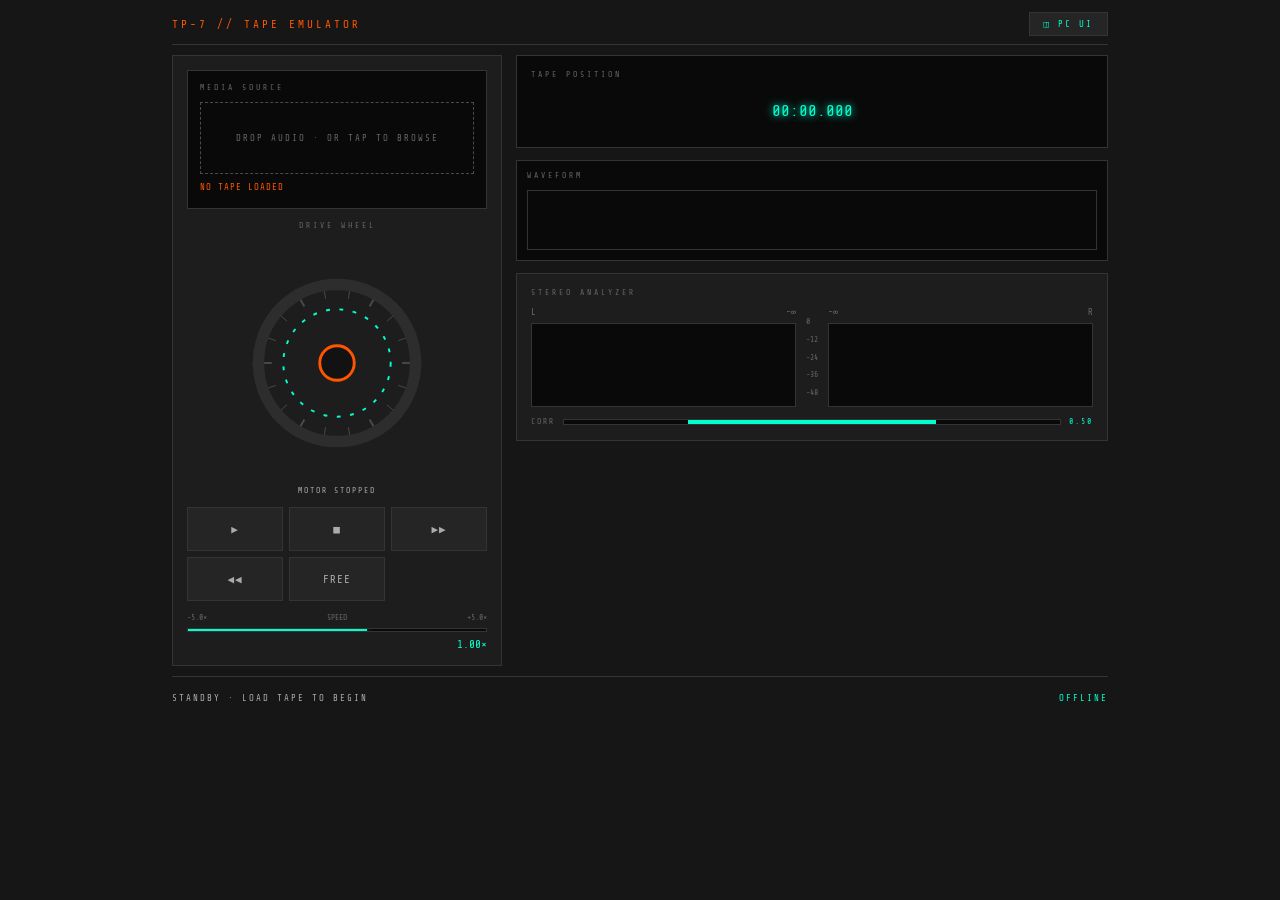
==== index.html @ 4b720c86 "Add files via upload" ====
<!DOCTYPE html>
<html lang="en">
<head>
    <meta charset="UTF-8">
    <meta
        name="viewport"
        content="width=device-width, initial-scale=1.0, maximum-scale=1.0"
    >

    <title>TP-7 Tape Emulator</title>

    <!-- Fonts -->
    <link rel="preconnect" href="https://fonts.googleapis.com">
    <link rel="preconnect" href="https://fonts.gstatic.com" crossorigin>

    <link
        href="https://fonts.googleapis.com/css2?family=Rajdhani:wght@300;400;600&family=Share+Tech+Mono&display=swap"
        rel="stylesheet"
    >

    <link rel="stylesheet" href="style.css">
</head>

<body>

<div id="app">

    <!-- ========================================================= -->
    <!-- TOP BAR -->
    <!-- ========================================================= -->

    <header id="topbar">

        <div id="brand">
            TP-7 // TAPE EMULATOR
        </div>

        <button id="layout-toggle">
            ◫ PC UI
        </button>

    </header>


    <!-- ========================================================= -->
    <!-- MAIN -->
    <!-- ========================================================= -->

    <main id="main-container" class="pc">


        <!-- ===================================================== -->
        <!-- LEFT PANEL -->
        <!-- ===================================================== -->

        <section id="left-panel" class="panel">

            <!-- Upload -->

            <section id="upload-panel">

                <div class="section-label">
                    MEDIA SOURCE
                </div>

                <div id="drop-zone">

                    <div id="drop-text">
                        DROP AUDIO · OR TAP TO BROWSE
                    </div>

                </div>

                <div id="tape-name">
                    NO TAPE LOADED
                </div>

                <input
                    id="file-input"
                    type="file"
                    accept="audio/*"
                    hidden
                >

            </section>


            <!-- Wheel -->

            <section id="wheel-panel">

                <div class="section-label">
                    DRIVE WHEEL
                </div>

                <div id="wheel-outer">

                    <svg
                        id="wheel-svg"
                        viewBox="0 0 240 240"
                        xmlns="http://www.w3.org/2000/svg">

                        <g id="wheel-art"></g>

                    </svg>

                </div>

                <div id="wheel-status">
                    MOTOR STOPPED
                </div>

            </section>


            <!-- Buttons -->

            <section id="controls-panel">

                <div id="button-grid">

                    <button id="btn-play" class="control-button">
                        ▶
                    </button>

                    <button id="btn-pause" class="control-button">
                        ■
                    </button>

                    <button id="btn-ffwd" class="control-button">
                        ▶▶
                    </button>

                    <button id="btn-rewind" class="control-button">
                        ◀◀
                    </button>

                    <button id="btn-free" class="control-button">
                        FREE
                    </button>

                </div>

            </section>


            <!-- Speed -->

            <section id="speed-panel">

                <div id="speed-labels">

                    <span>-5.0×</span>

                    <span>SPEED</span>

                    <span>+5.0×</span>

                </div>

                <div id="speed-track">

                    <div id="speed-fill"></div>

                </div>

                <div id="speed-value">
                    0.00×
                </div>

            </section>

        </section>



        <!-- ===================================================== -->
        <!-- RIGHT PANEL -->
        <!-- ===================================================== -->

        <section id="right-panel">


            <!-- Odometer -->

            <section id="clock-panel" class="panel">

                <div class="section-label">
                    TAPE POSITION
                </div>

                <div id="odometer"></div>

            </section>


            <!-- Waveform -->

            <section id="wave-panel" class="panel">

                <div class="section-label">
                    WAVEFORM
                </div>

                <canvas
                    id="wave-canvas"
                    width="600"
                    height="60">
                </canvas>

            </section>


            <!-- Analyzer -->

            <section id="analyzer-panel" class="panel">

                <div class="section-label">
                    STEREO ANALYZER
                </div>

                <div id="analyzer-row">

                    <div class="channel">

                        <div class="channel-header">

                            <span>L</span>

                            <span id="peak-left">
                                -∞
                            </span>

                        </div>

                        <canvas
                            id="canvas-left"
                            width="256"
                            height="80">
                        </canvas>

                    </div>


                    <div id="db-scale">

                        <span>0</span>
                        <span>-12</span>
                        <span>-24</span>
                        <span>-36</span>
                        <span>-48</span>

                    </div>


                    <div class="channel">

                        <div class="channel-header">

                            <span id="peak-right">
                                -∞
                            </span>

                            <span>R</span>

                        </div>

                        <canvas
                            id="canvas-right"
                            width="256"
                            height="80">
                        </canvas>

                    </div>

                </div>

                <div id="correlation">

                    <span>CORR</span>

                    <div id="corr-track">

                        <div id="corr-fill"></div>

                    </div>

                    <span id="corr-value">
                        0.00
                    </span>

                </div>

            </section>

        </section>

    </main>


    <!-- ========================================================= -->
    <!-- STATUS BAR -->
    <!-- ========================================================= -->

    <footer id="statusbar">

        <div id="status-message">
            STANDBY · LOAD TAPE TO BEGIN
        </div>

        <div id="status-mode">
            OFFLINE
        </div>

    </footer>

</div>


<script type="module" src="main.js"></script>

</body>
</html>
---- style.css ----
﻿:root {
    --bg: #161616;
    --bg2: #1d1d1d;
    --bg3: #252525;
    --panel: #1d1d1d;
    --border: #343434;
    --border-light: #4a4a4a;
    --text: #ababab;
    --text-dim: #666666;
    --accent: #ff5500;
    --cyan: #00ffcc;
    --cyan-dark: #00b38f;
    --black: #090909;
    --transition: .15s ease;
    --mono: "Share Tech Mono", monospace;
    --ui: "Rajdhani", sans-serif;
}

*, *::before, *::after {
    box-sizing: border-box;
    margin: 0;
    padding: 0;
}

html, body {
    width: 100%;
    min-height: 100%;
    background: var(--bg);
    color: var(--text);
    font-family: var(--ui);
    overflow-x: hidden;
    user-select: none;
    -webkit-user-select: none;
    -webkit-tap-highlight-color: transparent;
}

body {
    display: flex;
    justify-content: center;
}

#app {
    width: 100%;
    max-width: 960px;
    padding: 12px;
    display: flex;
    flex-direction: column;
    gap: 10px;
}

#topbar {
    display: flex;
    align-items: center;
    justify-content: space-between;
    border-bottom: 1px solid var(--border);
    padding-bottom: 8px;
}

#brand {
    font-family: var(--mono);
    font-size: 11px;
    letter-spacing: 3px;
    color: var(--accent);
    text-transform: uppercase;
}

#layout-toggle {
    background: var(--bg3);
    border: 1px solid var(--border);
    color: var(--cyan);
    cursor: pointer;
    padding: 6px 14px;
    font-family: var(--mono);
    font-size: 9px;
    letter-spacing: 2px;
    transition: var(--transition);
}

#layout-toggle:hover {
    border-color: var(--cyan);
    background: #1b2b28;
}

#main-container {
    display: flex;
    gap: 14px;
    width: 100%;
}

#main-container.pc {
    flex-direction: row;
    align-items: flex-start;
}

#main-container.mobile {
    flex-direction: column;
    align-items: center;
}

#left-panel {
    width: 330px;
    display: flex;
    flex-direction: column;
    gap: 12px;
}

#right-panel {
    flex: 1;
    display: flex;
    flex-direction: column;
    gap: 12px;
}

.panel {
    background: var(--panel);
    border: 1px solid var(--border);
    padding: 14px;
}

.section-label {
    margin-bottom: 10px;
    font-family: var(--mono);
    font-size: 8px;
    letter-spacing: 3px;
    text-transform: uppercase;
    color: var(--text-dim);
}

#upload-panel,
#wheel-panel,
#controls-panel,
#speed-panel {
    width: 100%;
}

#upload-panel {
    background: var(--black);
    border: 1px solid var(--border);
    padding: 12px;
}

#drop-zone {
    display: flex;
    align-items: center;
    justify-content: center;
    min-height: 72px;
    border: 1px dashed var(--border-light);
    cursor: pointer;
    transition: border-color 0.18s ease, background 0.18s ease;
    padding: 12px;
}

#drop-zone:hover,
#drop-zone.drag-over {
    border-color: var(--accent);
    background: rgba(255, 85, 0, 0.08);
}

#drop-text {
    text-align: center;
    font-family: var(--mono);
    font-size: 9px;
    letter-spacing: 2px;
    color: var(--text-dim);
    text-transform: uppercase;
}

#drop-zone.loaded #drop-text {
    color: var(--cyan);
}

#tape-name {
    margin-top: 8px;
    overflow: hidden;
    white-space: nowrap;
    text-overflow: ellipsis;
    font-family: var(--mono);
    font-size: 9px;
    color: var(--accent);
    letter-spacing: 1px;
    min-height: 14px;
}

#wheel-panel {
    display: flex;
    flex-direction: column;
    align-items: center;
    gap: 8px;
}

#wheel-outer {
    width: 230px;
    height: 230px;
    position: relative;
    cursor: grab;
    touch-action: none;
}

#wheel-outer:active {
    cursor: grabbing;
}

#wheel-svg {
    width: 100%;
    height: 100%;
    display: block;
    transition: filter 0.12s ease;
}

#wheel-outer.active #wheel-svg {
    filter: drop-shadow(0 0 12px rgba(255, 85, 0, 0.45));
}

#wheel-status {
    font-family: var(--mono);
    font-size: 8px;
    letter-spacing: 2px;
    color: var(--text-dim);
    text-transform: uppercase;
    text-align: center;
}

#button-grid {
    display: grid;
    grid-template-columns: repeat(3, 1fr);
    gap: 6px;
}

.control-button {
    height: 44px;
    background: var(--bg3);
    border: 1px solid var(--border);
    color: var(--text);
    cursor: pointer;
    font-family: var(--mono);
    font-size: 11px;
    letter-spacing: 1px;
    text-transform: uppercase;
    transition: background var(--transition), border-color var(--transition), color var(--transition), transform 0.08s ease;
}

.control-button:hover {
    border-color: var(--border-light);
    color: white;
}

.control-button:active {
    transform: scale(0.97);
}

.control-button.on {
    background: var(--accent);
    border-color: var(--accent);
    color: white;
    box-shadow: 0 0 12px rgba(255, 85, 0, 0.35);
}

.control-button.lit {
    border-color: var(--cyan);
    color: var(--cyan);
    box-shadow: 0 0 10px rgba(0, 255, 204, 0.25);
}

#speed-panel {
    display: flex;
    flex-direction: column;
    gap: 6px;
}

#speed-labels {
    display: flex;
    justify-content: space-between;
    font-family: var(--mono);
    font-size: 8px;
    color: var(--text-dim);
}

#speed-track {
    position: relative;
    height: 4px;
    background: var(--black);
    border: 1px solid var(--border);
    overflow: hidden;
}

#speed-fill {
    position: absolute;
    left: 0;
    top: 0;
    bottom: 0;
    width: 50%;
    background: var(--cyan);
    box-shadow: 0 0 8px var(--cyan);
}

#speed-value {
    text-align: right;
    font-family: var(--mono);
    color: var(--cyan);
    font-size: 11px;
}

#clock-panel {
    position: relative;
    background: var(--black);
    border: 1px solid var(--border);
    overflow: hidden;
}

#odometer {
    display: flex;
    align-items: center;
    justify-content: center;
    gap: 2px;
    min-height: 44px;
    font-family: var(--mono);
    color: var(--cyan);
    text-shadow: 0 0 8px var(--cyan);
}

#wave-panel {
    background: var(--black);
    border: 1px solid var(--border);
    padding: 10px;
}

#wave-canvas {
    width: 100%;
    height: 60px;
    display: block;
    cursor: pointer;
    image-rendering: pixelated;
    background: var(--black);
    border: 1px solid var(--border);
}

#analyzer-row {
    display: flex;
    gap: 10px;
    align-items: center;
    margin-bottom: 10px;
}

.channel {
    flex: 1;
}

.channel-header {
    display: flex;
    justify-content: space-between;
    margin-bottom: 6px;
    font-family: var(--mono);
    font-size: 9px;
    color: var(--text-dim);
}

#db-scale {
    display: flex;
    flex-direction: column;
    justify-content: space-between;
    min-height: 80px;
    font-family: var(--mono);
    font-size: 8px;
    color: var(--text-dim);
}

canvas {
    display: block;
    width: 100%;
    background: var(--black);
    border: 1px solid var(--border);
}

#correlation {
    display: flex;
    align-items: center;
    gap: 8px;
    font-family: var(--mono);
    font-size: 8px;
    letter-spacing: 2px;
    color: var(--text-dim);
}

#corr-track {
    position: relative;
    height: 6px;
    flex: 1;
    border: 1px solid var(--border);
    background: var(--black);
    overflow: hidden;
}

#corr-fill {
    position: absolute;
    left: 50%;
    top: 0;
    bottom: 0;
    width: 50%;
    background: var(--cyan);
    transform: translateX(-50%);
}

#corr-value {
    color: var(--cyan);
}

#statusbar {
    display: flex;
    justify-content: space-between;
    align-items: center;
    gap: 12px;
    min-height: 34px;
    border-top: 1px solid var(--border);
    padding-top: 8px;
    font-family: var(--mono);
    font-size: 9px;
    letter-spacing: 2px;
    text-transform: uppercase;
}

#status-message {
    color: var(--text);
}

#status-mode {
    color: var(--cyan);
}

.hidden {
    display: none !important;
}

.center {
    display: flex;
    align-items: center;
    justify-content: center;
}
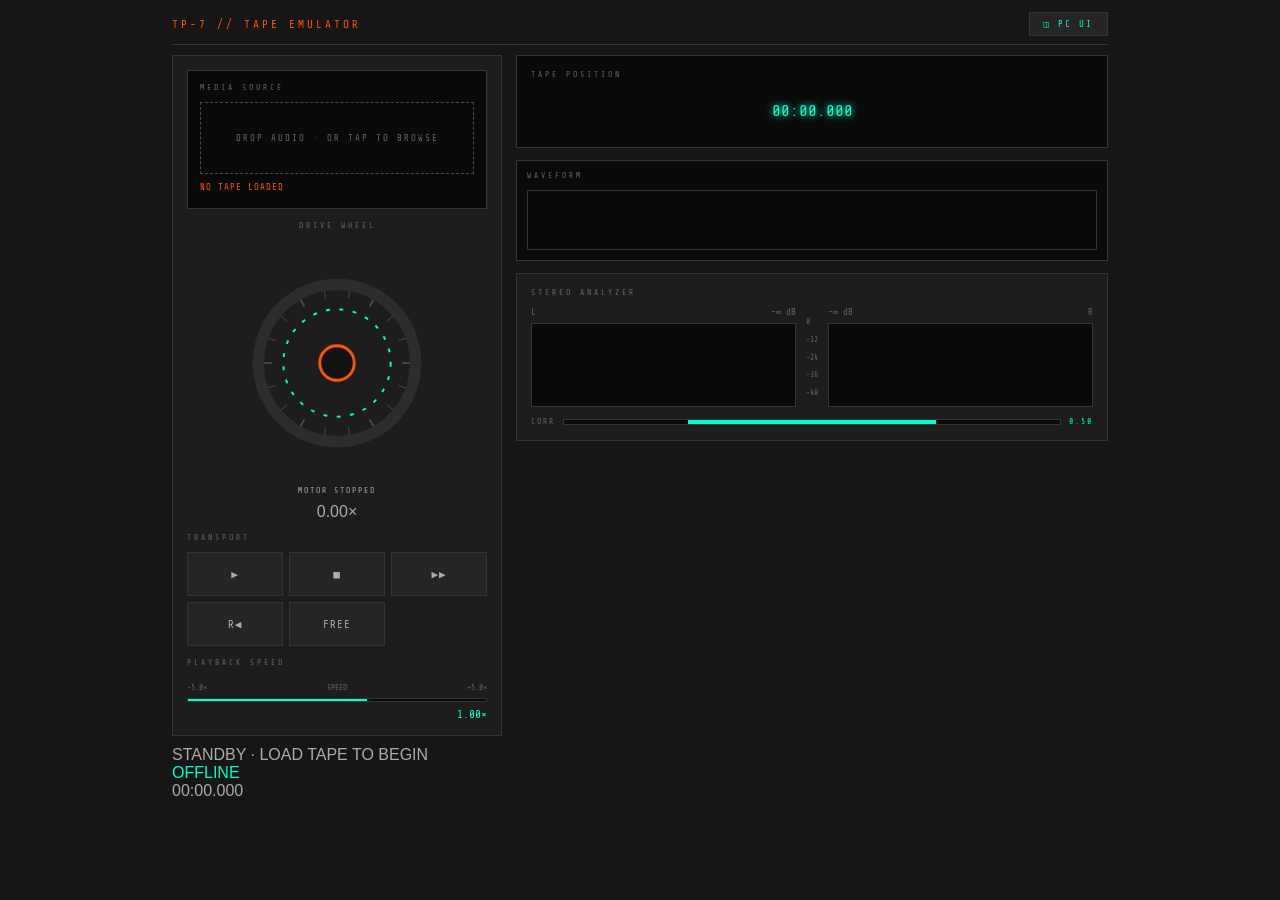
==== commit 29df4b85: "Add new index.html file" ====
--- a/index.html
+++ b/index.html
@@ -1,24 +1,33 @@
 <!DOCTYPE html>
 <html lang="en">
+
 <head>
+
     <meta charset="UTF-8">
+
     <meta
         name="viewport"
-        content="width=device-width, initial-scale=1.0, maximum-scale=1.0"
-    >
+        content="width=device-width, initial-scale=1.0, maximum-scale=1.0">
 
     <title>TP-7 Tape Emulator</title>
 
     <!-- Fonts -->
-    <link rel="preconnect" href="https://fonts.googleapis.com">
-    <link rel="preconnect" href="https://fonts.gstatic.com" crossorigin>
+
+    <link rel="preconnect"
+          href="https://fonts.googleapis.com">
+
+    <link rel="preconnect"
+          href="https://fonts.gstatic.com"
+          crossorigin>
 
     <link
         href="https://fonts.googleapis.com/css2?family=Rajdhani:wght@300;400;600&family=Share+Tech+Mono&display=swap"
+        rel="stylesheet">
+
+    <link
         rel="stylesheet"
-    >
-
-    <link rel="stylesheet" href="style.css">
+        href="style.css">
+
 </head>
 
 <body>
@@ -32,11 +41,15 @@
     <header id="topbar">
 
         <div id="brand">
+
             TP-7 // TAPE EMULATOR
+
         </div>
 
         <button id="layout-toggle">
+
             ◫ PC UI
+
         </button>
 
     </header>
@@ -46,41 +59,51 @@
     <!-- MAIN -->
     <!-- ========================================================= -->
 
-    <main id="main-container" class="pc">
+    <main
+        id="main-container"
+        class="pc">
 
 
         <!-- ===================================================== -->
         <!-- LEFT PANEL -->
         <!-- ===================================================== -->
 
-        <section id="left-panel" class="panel">
+        <section
+            id="left-panel"
+            class="panel">
+
 
             <!-- Upload -->
 
             <section id="upload-panel">
 
                 <div class="section-label">
+
                     MEDIA SOURCE
+
                 </div>
 
                 <div id="drop-zone">
 
                     <div id="drop-text">
+
                         DROP AUDIO · OR TAP TO BROWSE
+
                     </div>
 
                 </div>
 
                 <div id="tape-name">
+
                     NO TAPE LOADED
+
                 </div>
 
                 <input
                     id="file-input"
                     type="file"
                     accept="audio/*"
-                    hidden
-                >
+                    hidden>
 
             </section>
 
@@ -90,7 +113,9 @@
             <section id="wheel-panel">
 
                 <div class="section-label">
+
                     DRIVE WHEEL
+
                 </div>
 
                 <div id="wheel-outer">
@@ -107,36 +132,70 @@
                 </div>
 
                 <div id="wheel-status">
+
                     MOTOR STOPPED
-                </div>
-
-            </section>
-
-
-            <!-- Buttons -->
+
+                </div>
+
+                <div id="wheel-speed">
+
+                    0.00×
+
+                </div>
+
+            </section>
+
+
+            <!-- Controls -->
 
             <section id="controls-panel">
 
+                <div class="section-label">
+
+                    TRANSPORT
+
+                </div>
+
                 <div id="button-grid">
 
-                    <button id="btn-play" class="control-button">
+                    <button
+                        id="btn-play"
+                        class="control-button">
+
                         ▶
+
                     </button>
 
-                    <button id="btn-pause" class="control-button">
+                    <button
+                        id="btn-pause"
+                        class="control-button">
+
                         ■
+
                     </button>
 
-                    <button id="btn-ffwd" class="control-button">
+                    <button
+                        id="btn-ffwd"
+                        class="control-button">
+
                         ▶▶
+
                     </button>
 
-                    <button id="btn-rewind" class="control-button">
-                        ◀◀
+                    <button
+                        id="btn-rewind"
+                        class="control-button">
+
+                        R◀
+
                     </button>
 
-                    <button id="btn-free" class="control-button">
+                    <button
+                        id="btn-free"
+                        class="control-button">
+
                         FREE
+
                     </button>
 
                 </div>
@@ -148,6 +207,12 @@
 
             <section id="speed-panel">
 
+                <div class="section-label">
+
+                    PLAYBACK SPEED
+
+                </div>
+
                 <div id="speed-labels">
 
                     <span>-5.0×</span>
@@ -165,16 +230,15 @@
                 </div>
 
                 <div id="speed-value">
+
                     0.00×
+
                 </div>
 
             </section>
 
         </section>
-
-
-
-        <!-- ===================================================== -->
+                <!-- ===================================================== -->
         <!-- RIGHT PANEL -->
         <!-- ===================================================== -->
 
@@ -186,7 +250,9 @@
             <section id="clock-panel" class="panel">
 
                 <div class="section-label">
+
                     TAPE POSITION
+
                 </div>
 
                 <div id="odometer"></div>
@@ -199,7 +265,9 @@
             <section id="wave-panel" class="panel">
 
                 <div class="section-label">
+
                     WAVEFORM
+
                 </div>
 
                 <canvas
@@ -211,12 +279,14 @@
             </section>
 
 
-            <!-- Analyzer -->
+            <!-- Stereo Analyzer -->
 
             <section id="analyzer-panel" class="panel">
 
                 <div class="section-label">
+
                     STEREO ANALYZER
+
                 </div>
 
                 <div id="analyzer-row">
@@ -228,7 +298,9 @@
                             <span>L</span>
 
                             <span id="peak-left">
-                                -∞
+
+                                -∞ dB
+
                             </span>
 
                         </div>
@@ -258,7 +330,9 @@
                         <div class="channel-header">
 
                             <span id="peak-right">
-                                -∞
+
+                                -∞ dB
+
                             </span>
 
                             <span>R</span>
@@ -275,6 +349,7 @@
 
                 </div>
 
+
                 <div id="correlation">
 
                     <span>CORR</span>
@@ -286,7 +361,9 @@
                     </div>
 
                     <span id="corr-value">
+
                         0.00
+
                     </span>
 
                 </div>
@@ -302,14 +379,39 @@
     <!-- STATUS BAR -->
     <!-- ========================================================= -->
 
-    <footer id="statusbar">
-
-        <div id="status-message">
-            STANDBY · LOAD TAPE TO BEGIN
+    <footer id="status-bar">
+
+        <div id="status-left">
+
+            <div
+                id="status-message"
+                class="status-item">
+
+                STANDBY
+
+            </div>
+
+            <div
+                id="status-mode"
+                class="status-item">
+
+                OFFLINE
+
+            </div>
+
         </div>
 
-        <div id="status-mode">
-            OFFLINE
+
+        <div id="status-right">
+
+            <div
+                id="time-display"
+                class="status-item">
+
+                00:00.000
+
+            </div>
+
         </div>
 
     </footer>
@@ -320,4 +422,5 @@
 <script type="module" src="main.js"></script>
 
 </body>
-</html>+
+</html>
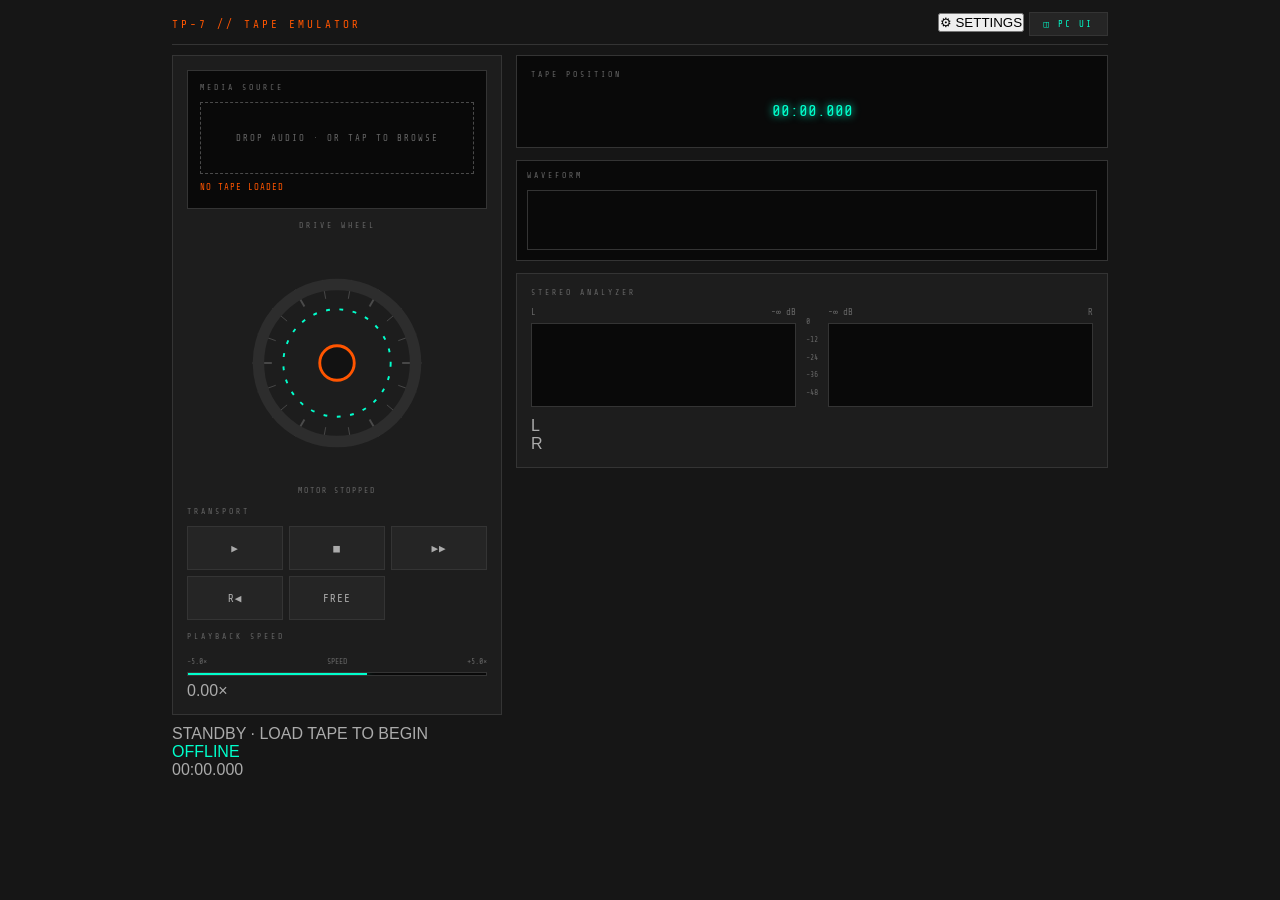
==== commit 78d8abe0: "Add settings panel and update top bar Added settings panel for transport button behavior and updated" ====
--- a/index.html
+++ b/index.html
@@ -46,13 +46,25 @@
 
         </div>
 
-        <button id="layout-toggle">
-
-            ◫ PC UI
-
-        </button>
+        <div id="topbar-actions">
+            <button id="settings-toggle" aria-expanded="false" aria-controls="settings-panel">
+                ⚙ SETTINGS
+            </button>
+
+            <button id="layout-toggle">
+                ◫ PC UI
+            </button>
+        </div>
 
     </header>
+
+    <section id="settings-panel" hidden>
+        <div class="settings-title">TRANSPORT BUTTONS</div>
+        <div class="settings-options" role="group" aria-label="Transport button behavior">
+            <button id="mode-toggle" class="settings-option active" type="button">TOGGLE</button>
+            <button id="mode-hold" class="settings-option" type="button">HOLD</button>
+        </div>
+    </section>
 
 
     <!-- ========================================================= -->
@@ -137,12 +149,6 @@
 
                 </div>
 
-                <div id="wheel-speed">
-
-                    0.00×
-
-                </div>
-
             </section>
 
 
@@ -229,7 +235,7 @@
 
                 </div>
 
-                <div id="speed-value">
+                <div id="wheel-speed">
 
                     0.00×
 
@@ -350,21 +356,21 @@
                 </div>
 
 
-                <div id="correlation">
-
-                    <span>CORR</span>
-
-                    <div id="corr-track">
-
-                        <div id="corr-fill"></div>
-
-                    </div>
-
-                    <span id="corr-value">
-
-                        0.00
-
-                    </span>
+                <div id="loudness-meters">
+
+                    <div class="loudness-row">
+                        <span class="loudness-label">L</span>
+                        <div class="loudness-track">
+                            <div id="loudness-left" class="loudness-fill"></div>
+                        </div>
+                    </div>
+
+                    <div class="loudness-row">
+                        <span class="loudness-label">R</span>
+                        <div class="loudness-track">
+                            <div id="loudness-right" class="loudness-fill"></div>
+                        </div>
+                    </div>
 
                 </div>
 
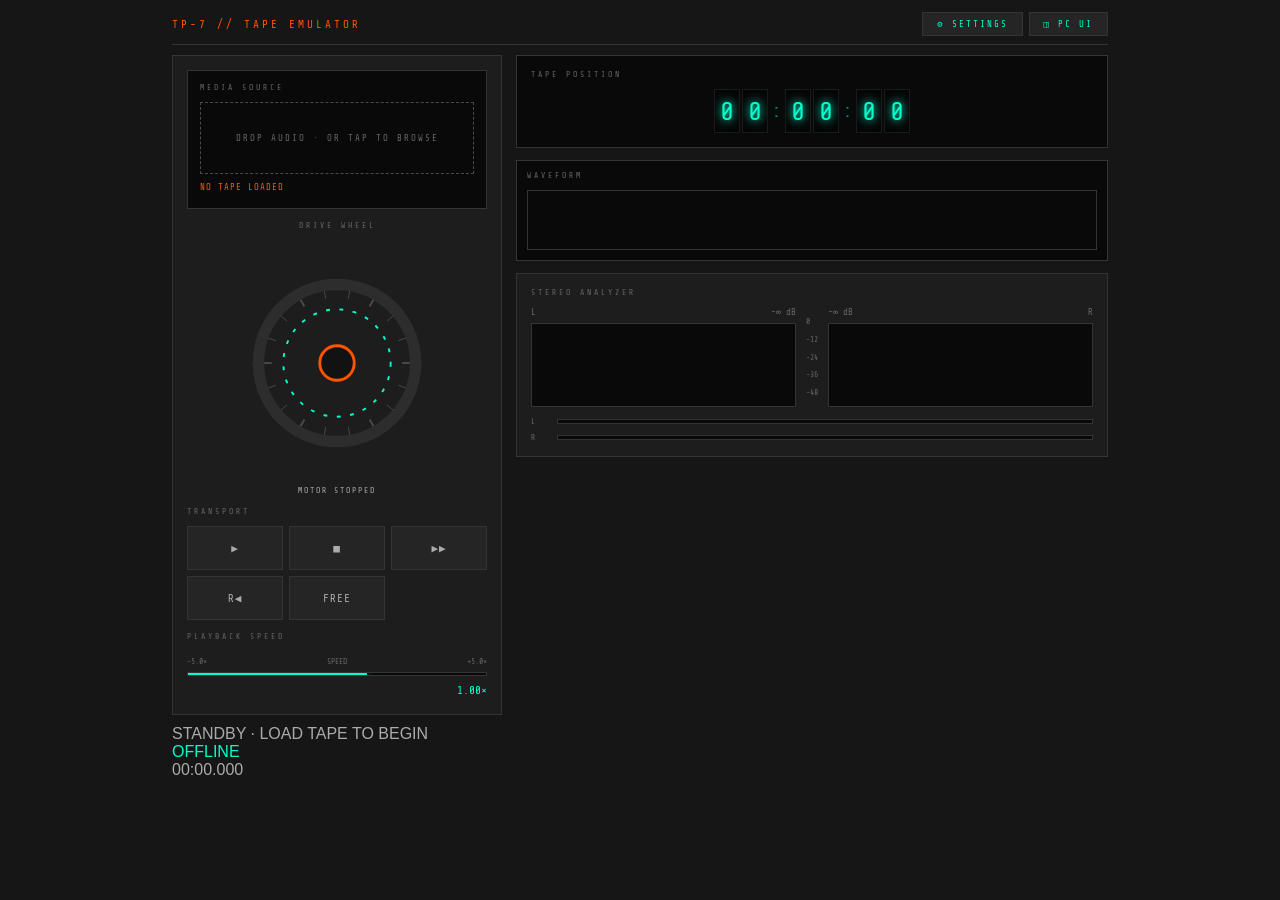
==== commit 793dd2b5: "Add files via upload" ====
--- a/index.html
+++ b/index.html
@@ -429,4 +429,4 @@
 
 </body>
 
-</html>
+</html>
--- a/style.css
+++ b/style.css
@@ -56,6 +56,12 @@
     padding-bottom: 8px;
 }
 
+#topbar-actions {
+    display: flex;
+    align-items: center;
+    gap: 6px;
+}
+
 #brand {
     font-family: var(--mono);
     font-size: 11px;
@@ -64,7 +70,8 @@
     text-transform: uppercase;
 }
 
-#layout-toggle {
+#layout-toggle,
+#settings-toggle {
     background: var(--bg3);
     border: 1px solid var(--border);
     color: var(--cyan);
@@ -76,9 +83,49 @@
     transition: var(--transition);
 }
 
-#layout-toggle:hover {
+#layout-toggle:hover,
+#settings-toggle:hover,
+#settings-toggle[aria-expanded="true"] {
     border-color: var(--cyan);
     background: #1b2b28;
+}
+
+#settings-panel {
+    align-self: flex-end;
+    width: 196px;
+    padding: 10px;
+    background: var(--black);
+    border: 1px solid var(--border);
+}
+
+.settings-title {
+    margin-bottom: 8px;
+    color: var(--text-dim);
+    font-family: var(--mono);
+    font-size: 8px;
+    letter-spacing: 2px;
+}
+
+.settings-options {
+    display: grid;
+    grid-template-columns: 1fr 1fr;
+    gap: 5px;
+}
+
+.settings-option {
+    padding: 7px 4px;
+    background: var(--bg3);
+    border: 1px solid var(--border);
+    color: var(--text);
+    cursor: pointer;
+    font-family: var(--mono);
+    font-size: 8px;
+    letter-spacing: 1px;
+}
+
+.settings-option.active {
+    border-color: var(--cyan);
+    color: var(--cyan);
 }
 
 #main-container {
@@ -293,11 +340,12 @@
     box-shadow: 0 0 8px var(--cyan);
 }
 
-#speed-value {
+#wheel-speed {
     text-align: right;
     font-family: var(--mono);
     color: var(--cyan);
     font-size: 11px;
+    line-height: 18px;
 }
 
 #clock-panel {
@@ -313,9 +361,84 @@
     justify-content: center;
     gap: 2px;
     min-height: 44px;
+    overflow: hidden;
     font-family: var(--mono);
     color: var(--cyan);
     text-shadow: 0 0 8px var(--cyan);
+}
+
+.odo-wrap {
+    width: 26px;
+    height: 44px;
+    overflow: hidden;
+    background: #050505;
+    border: 1px solid #1a1a1a;
+    position: relative;
+}
+
+.odo-strip {
+    display: flex;
+    flex-direction: column;
+    position: absolute;
+    top: 0;
+    left: 0;
+    width: 100%;
+    transition: transform 1s linear !important;
+    will-change: transform;
+}
+
+#loudness-meters {
+    display: flex;
+    flex-direction: column;
+    gap: 7px;
+}
+
+.loudness-row {
+    display: grid;
+    grid-template-columns: 18px 1fr;
+    align-items: center;
+    gap: 8px;
+}
+
+.loudness-label {
+    color: var(--text-dim);
+    font-family: var(--mono);
+    font-size: 8px;
+}
+
+.loudness-track {
+    height: 5px;
+    background: var(--black);
+    border: 1px solid var(--border);
+    overflow: hidden;
+}
+
+.loudness-fill {
+    width: 0;
+    height: 100%;
+    background: var(--cyan);
+    box-shadow: 0 0 7px var(--cyan);
+    transition: width 0.06s linear;
+}
+
+.odo-cell {
+    height: 44px;
+    flex: 0 0 44px;
+    line-height: 44px;
+    text-align: center;
+    font-family: var(--mono);
+    font-size: 26px;
+    color: var(--cyan);
+    text-shadow: 0 0 10px var(--cyan), 0 0 22px #00ffcc55;
+}
+
+.odo-sep {
+    color: var(--cyan);
+    font-family: var(--mono);
+    font-size: 20px;
+    line-height: 44px;
+    padding: 0 1px;
+    opacity: 0.6;
 }
 
 #wave-panel {
@@ -434,4 +557,4 @@
     display: flex;
     align-items: center;
     justify-content: center;
-}
+}
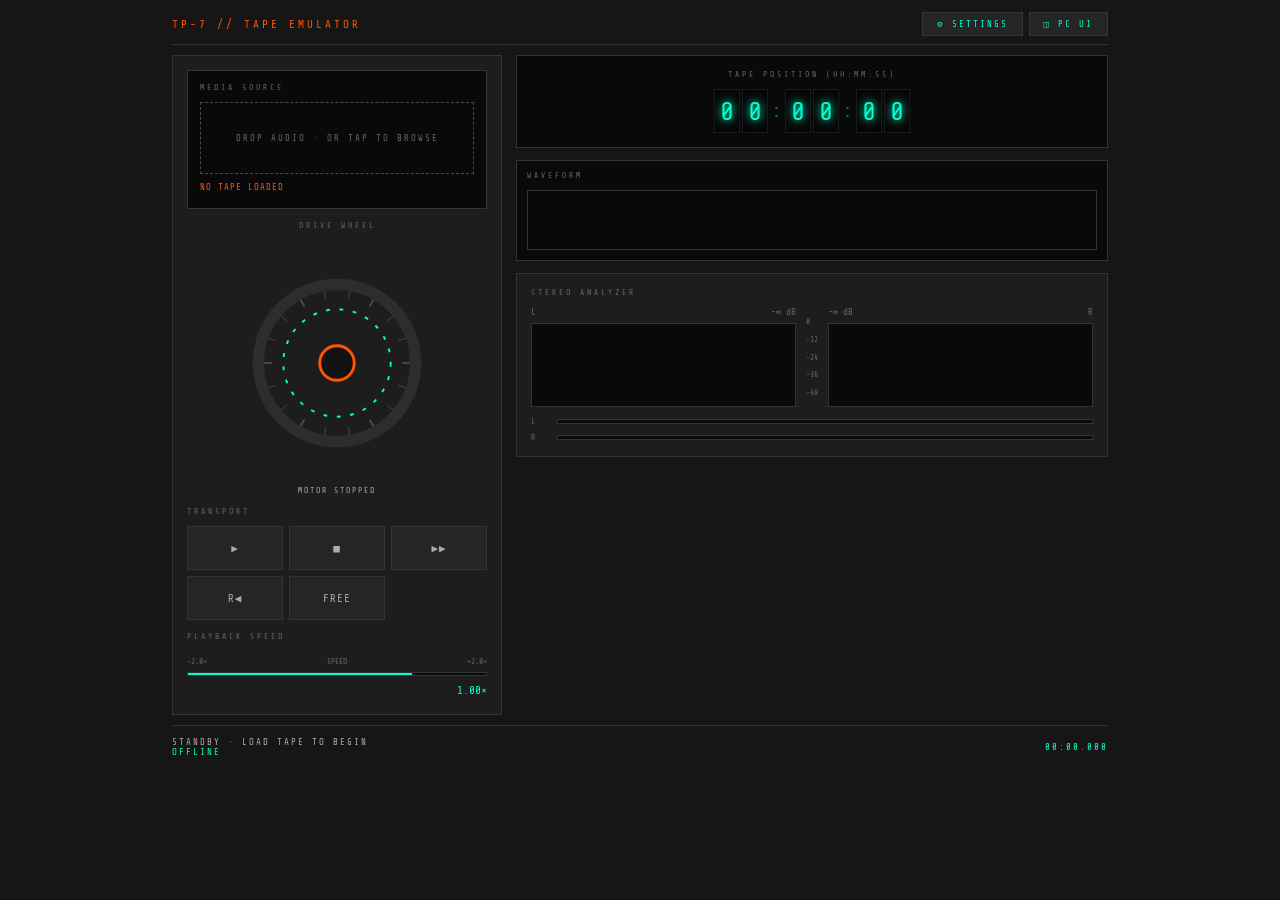
==== commit 4b4c3620: "Add files via upload" ====
--- a/index.html
+++ b/index.html
@@ -221,11 +221,11 @@
 
                 <div id="speed-labels">
 
-                    <span>-5.0×</span>
+                    <span>-2.0×</span>
 
                     <span>SPEED</span>
 
-                    <span>+5.0×</span>
+                    <span>+2.0×</span>
 
                 </div>
 
@@ -257,7 +257,7 @@
 
                 <div class="section-label">
 
-                    TAPE POSITION
+                    TAPE POSITION (HH:MM:SS)
 
                 </div>
 
--- a/style.css
+++ b/style.css
@@ -353,6 +353,30 @@
     background: var(--black);
     border: 1px solid var(--border);
     overflow: hidden;
+    display: flex;
+    flex-direction: column;
+    align-items: center;
+}
+
+#clock-panel::before,
+#clock-panel::after {
+    content: '';
+    position: absolute;
+    left: 0;
+    right: 0;
+    height: 14px;
+    pointer-events: none;
+    z-index: 3;
+}
+
+#clock-panel::before {
+    top: 0;
+    background: linear-gradient(var(--black), transparent);
+}
+
+#clock-panel::after {
+    bottom: 0;
+    background: linear-gradient(transparent, var(--black));
 }
 
 #odometer {
@@ -360,8 +384,10 @@
     align-items: center;
     justify-content: center;
     gap: 2px;
-    min-height: 44px;
-    overflow: hidden;
+    height: 44px;
+    overflow: hidden;
+    position: relative;
+    z-index: 1;
     font-family: var(--mono);
     color: var(--cyan);
     text-shadow: 0 0 8px var(--cyan);
@@ -383,7 +409,7 @@
     top: 0;
     left: 0;
     width: 100%;
-    transition: transform 1s linear !important;
+    transition: none !important;
     will-change: transform;
 }
 
@@ -527,7 +553,7 @@
     color: var(--cyan);
 }
 
-#statusbar {
+#status-bar {
     display: flex;
     justify-content: space-between;
     align-items: center;
@@ -549,6 +575,13 @@
     color: var(--cyan);
 }
 
+#time-display {
+    min-width: 84px;
+    color: var(--cyan);
+    text-align: right;
+    white-space: nowrap;
+}
+
 .hidden {
     display: none !important;
 }
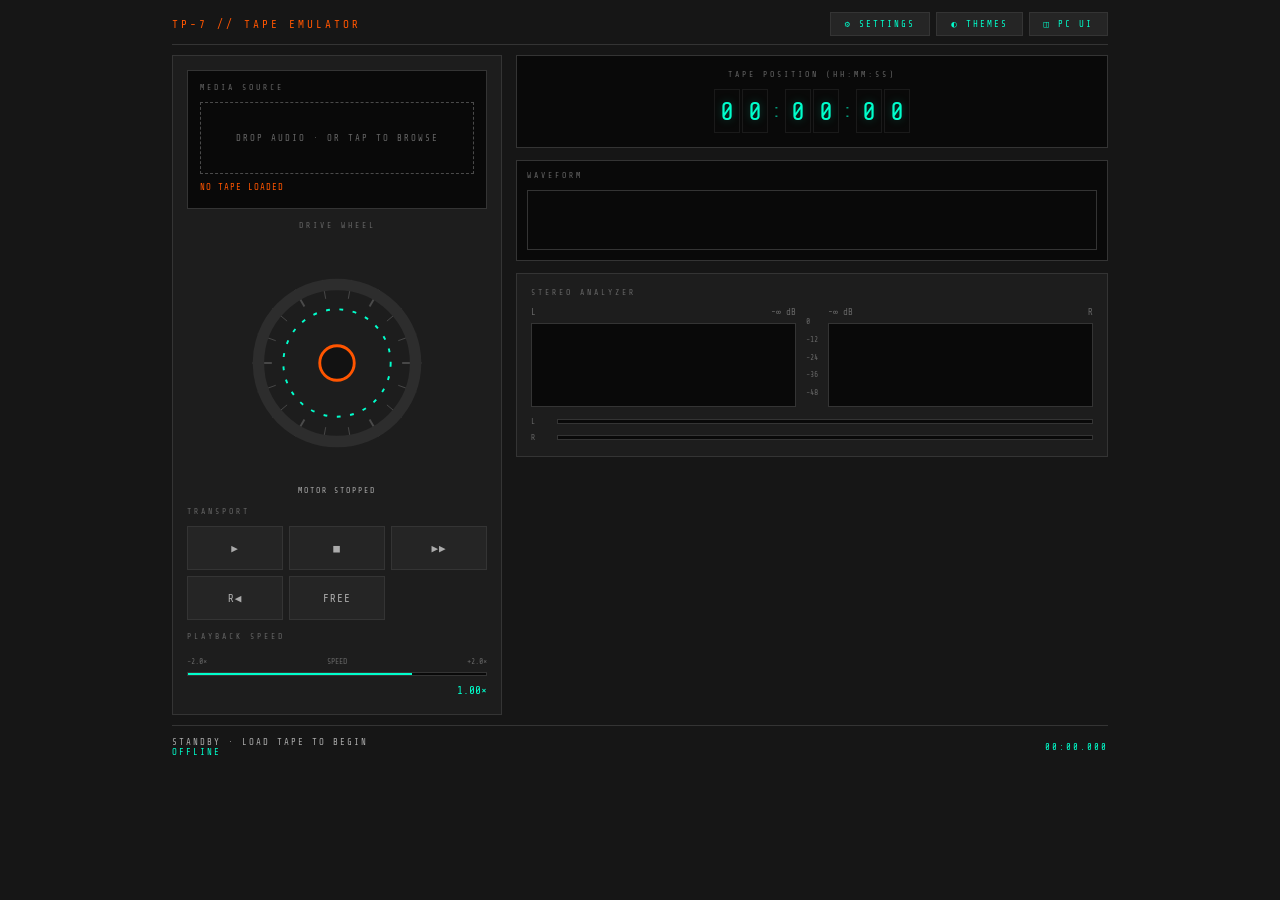
==== commit fac7efde: "Add files via upload" ====
--- a/index.html
+++ b/index.html
@@ -49,6 +49,10 @@
         <div id="topbar-actions">
             <button id="settings-toggle" aria-expanded="false" aria-controls="settings-panel">
                 ⚙ SETTINGS
+            </button>
+
+            <button id="themes-toggle" aria-expanded="false" aria-controls="themes-panel">
+                ◐ THEMES
             </button>
 
             <button id="layout-toggle">
@@ -66,6 +70,46 @@
         </div>
     </section>
 
+    <section id="themes-panel" hidden>
+        <div class="settings-title">THEME PRESETS</div>
+        <div id="theme-presets" class="settings-options" role="group" aria-label="Theme presets">
+            <button class="settings-option theme-option active" type="button" data-theme="normal">NORMAL</button>
+            <button class="settings-option theme-option" type="button" data-theme="simple-light">SIMPLE LIGHT</button>
+            <button class="settings-option theme-option" type="button" data-theme="simple-dark">SIMPLE DARK</button>
+        </div>
+        <div class="settings-title theme-custom-title">CUSTOM COLORS</div>
+        <div id="theme-colors">
+            <label class="color-control">
+                <span>BACKGROUND</span>
+                <input id="color-bg" type="color" value="#161616">
+            </label>
+            <label class="color-control">
+                <span>PANELS</span>
+                <input id="color-panel" type="color" value="#1d1d1d">
+            </label>
+            <label class="color-control">
+                <span>ACCENT</span>
+                <input id="color-accent" type="color" value="#ff5500">
+            </label>
+            <label class="color-control">
+                <span>HIGHLIGHT</span>
+                <input id="color-cyan" type="color" value="#00ffcc">
+            </label>
+            <label class="color-control">
+                <span>GLOW</span>
+                <input id="color-gradient" type="color" value="#ff5500">
+            </label>
+            <label class="color-control">
+                <span>TIMER FADE</span>
+                <input id="color-timer-gradient" type="color" value="#090909">
+            </label>
+        </div>
+        <label class="gradient-toggle">
+            <input id="gradient-toggle" type="checkbox" checked>
+            <span>ENABLE GRADIENTS</span>
+        </label>
+    </section>
+
 
     <!-- ========================================================= -->
     <!-- MAIN -->
--- a/style.css
+++ b/style.css
@@ -11,9 +11,75 @@
     --cyan: #00ffcc;
     --cyan-dark: #00b38f;
     --black: #090909;
+    --button-hover: #1b2b28;
+    --wheel-line: #4a4a4a;
+    --wheel-ring: #2d2d2d;
+    --wheel-hub: #121212;
+    --wheel-hub-border: var(--accent);
+    --input-border: #1a1a1a;
+    --gradient-accent: #ff5500;
+    --timer-gradient: #090909;
+    --accent-glow: color-mix(in srgb, var(--gradient-accent) 35%, transparent);
+    --wheel-glow: color-mix(in srgb, var(--gradient-accent) 45%, transparent);
+    --cyan-glow: color-mix(in srgb, var(--cyan) 25%, transparent);
     --transition: .15s ease;
     --mono: "Share Tech Mono", monospace;
     --ui: "Rajdhani", sans-serif;
+}
+
+body[data-theme="simple-light"] {
+    --bg: #e3e3e3;
+    --bg2: #eeeeee;
+    --bg3: #d4d4d4;
+    --panel: #ededed;
+    --border: #b9b9b9;
+    --border-light: #969696;
+    --text: #303030;
+    --text-dim: #707070;
+    --accent: #555555;
+    --cyan: #68757a;
+    --cyan-dark: #59666b;
+    --black: #f5f5f5;
+    --button-hover: #d0d0d0;
+    --wheel-line: #8d8d8d;
+    --wheel-ring: #c2c2c2;
+    --wheel-hub: #ededed;
+    --input-border: #b0b0b0;
+    --gradient-accent: #555555;
+    --timer-gradient: #f5f5f5;
+}
+
+body[data-theme="simple-dark"] {
+    --bg: #161616;
+    --bg2: #1d1d1d;
+    --bg3: #252525;
+    --panel: #202020;
+    --border: #373737;
+    --border-light: #505050;
+    --text: #b3b3b3;
+    --text-dim: #727272;
+    --accent: #a0a0a0;
+    --cyan: #c0c0c0;
+    --cyan-dark: #929292;
+    --black: #101010;
+    --button-hover: #303030;
+    --wheel-line: #696969;
+    --wheel-ring: #3e3e3e;
+    --wheel-hub: #1b1b1b;
+    --input-border: #303030;
+    --gradient-accent: #a0a0a0;
+    --timer-gradient: #101010;
+}
+
+body[data-theme="custom"] {
+    --button-hover: color-mix(in srgb, var(--panel) 75%, var(--cyan));
+}
+
+body.no-gradients {
+    --accent-glow: transparent;
+    --wheel-glow: transparent;
+    --cyan-glow: transparent;
+    --timer-gradient: transparent;
 }
 
 *, *::before, *::after {
@@ -71,7 +137,8 @@
 }
 
 #layout-toggle,
-#settings-toggle {
+#settings-toggle,
+#themes-toggle {
     background: var(--bg3);
     border: 1px solid var(--border);
     color: var(--cyan);
@@ -85,9 +152,11 @@
 
 #layout-toggle:hover,
 #settings-toggle:hover,
-#settings-toggle[aria-expanded="true"] {
+#themes-toggle:hover,
+#settings-toggle[aria-expanded="true"],
+#themes-toggle[aria-expanded="true"] {
     border-color: var(--cyan);
-    background: #1b2b28;
+    background: var(--button-hover);
 }
 
 #settings-panel {
@@ -96,6 +165,48 @@
     padding: 10px;
     background: var(--black);
     border: 1px solid var(--border);
+}
+
+#themes-panel {
+    align-self: flex-end;
+    width: 236px;
+    padding: 10px;
+    background: var(--black);
+    border: 1px solid var(--border);
+}
+
+.theme-custom-title {
+    margin-top: 12px;
+}
+
+#theme-presets {
+    grid-template-columns: 1fr;
+}
+
+#theme-colors {
+    display: grid;
+    grid-template-columns: 1fr 1fr;
+    gap: 6px;
+}
+
+.color-control {
+    display: flex;
+    align-items: center;
+    justify-content: space-between;
+    gap: 6px;
+    color: var(--text);
+    font-family: var(--mono);
+    font-size: 8px;
+    letter-spacing: 1px;
+}
+
+.color-control input {
+    width: 28px;
+    height: 20px;
+    padding: 0;
+    border: 1px solid var(--border);
+    background: var(--bg3);
+    cursor: pointer;
 }
 
 .settings-title {
@@ -255,7 +366,7 @@
 }
 
 #wheel-outer.active #wheel-svg {
-    filter: drop-shadow(0 0 12px rgba(255, 85, 0, 0.45));
+    filter: drop-shadow(0 0 12px var(--wheel-glow));
 }
 
 #wheel-status {
@@ -296,16 +407,16 @@
 }
 
 .control-button.on {
-    background: var(--accent);
+    background: linear-gradient(135deg, var(--accent), var(--gradient-accent));
     border-color: var(--accent);
     color: white;
-    box-shadow: 0 0 12px rgba(255, 85, 0, 0.35);
+    box-shadow: 0 0 12px var(--accent-glow);
 }
 
 .control-button.lit {
     border-color: var(--cyan);
     color: var(--cyan);
-    box-shadow: 0 0 10px rgba(0, 255, 204, 0.25);
+    box-shadow: 0 0 10px var(--cyan-glow);
 }
 
 #speed-panel {
@@ -337,7 +448,7 @@
     bottom: 0;
     width: 50%;
     background: var(--cyan);
-    box-shadow: 0 0 8px var(--cyan);
+    box-shadow: 0 0 8px var(--cyan-glow);
 }
 
 #wheel-speed {
@@ -371,12 +482,12 @@
 
 #clock-panel::before {
     top: 0;
-    background: linear-gradient(var(--black), transparent);
+    background: linear-gradient(var(--timer-gradient), transparent);
 }
 
 #clock-panel::after {
     bottom: 0;
-    background: linear-gradient(transparent, var(--black));
+    background: linear-gradient(transparent, var(--timer-gradient));
 }
 
 #odometer {
@@ -390,15 +501,15 @@
     z-index: 1;
     font-family: var(--mono);
     color: var(--cyan);
-    text-shadow: 0 0 8px var(--cyan);
+    text-shadow: 0 0 8px var(--cyan-glow);
 }
 
 .odo-wrap {
     width: 26px;
     height: 44px;
     overflow: hidden;
-    background: #050505;
-    border: 1px solid #1a1a1a;
+    background: var(--black);
+    border: 1px solid var(--input-border);
     position: relative;
 }
 
@@ -443,7 +554,7 @@
     width: 0;
     height: 100%;
     background: var(--cyan);
-    box-shadow: 0 0 7px var(--cyan);
+    box-shadow: 0 0 7px var(--cyan-glow);
     transition: width 0.06s linear;
 }
 
@@ -455,7 +566,27 @@
     font-family: var(--mono);
     font-size: 26px;
     color: var(--cyan);
-    text-shadow: 0 0 10px var(--cyan), 0 0 22px #00ffcc55;
+    text-shadow: 0 0 10px var(--cyan-glow);
+}
+
+.no-gradients .control-button.on {
+    background: var(--accent);
+}
+
+.gradient-toggle {
+    display: flex;
+    align-items: center;
+    gap: 7px;
+    margin-top: 12px;
+    color: var(--text);
+    font-family: var(--mono);
+    font-size: 8px;
+    letter-spacing: 1px;
+    cursor: pointer;
+}
+
+.gradient-toggle input {
+    accent-color: var(--cyan);
 }
 
 .odo-sep {
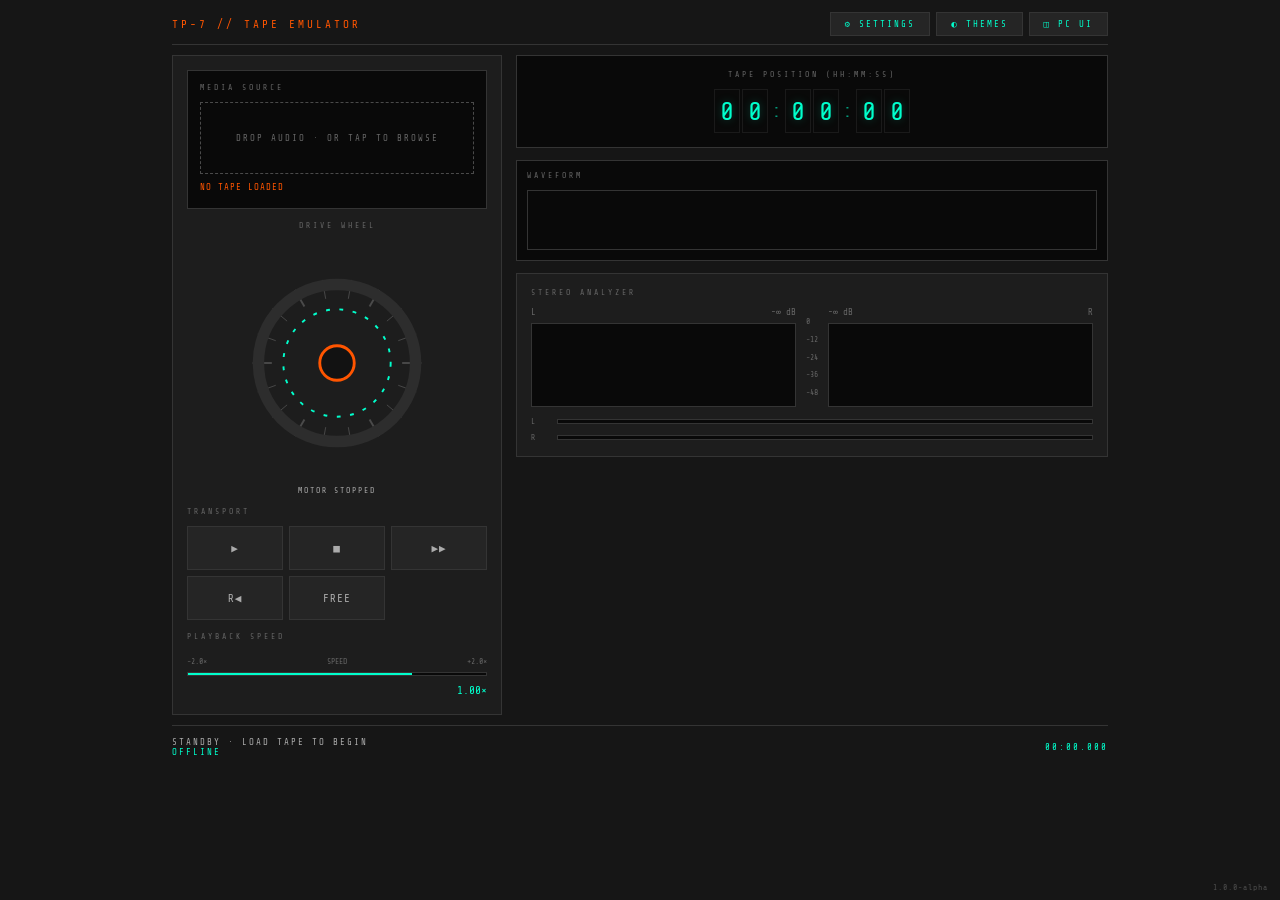
==== commit a5fcab60: "Add files via upload" ====
--- a/index.html
+++ b/index.html
@@ -33,6 +33,8 @@
 <body>
 
 <div id="app">
+
+    <div id="version-label">1.0.0-alpha</div>
 
     <!-- ========================================================= -->
     <!-- TOP BAR -->
--- a/style.css
+++ b/style.css
@@ -105,6 +105,19 @@
     justify-content: center;
 }
 
+#version-label {
+    position: fixed;
+    right: 12px;
+    bottom: 8px;
+    z-index: 10;
+    color: var(--text-dim);
+    font-family: var(--mono);
+    font-size: 8px;
+    letter-spacing: 1px;
+    opacity: 0.7;
+    pointer-events: none;
+}
+
 #app {
     width: 100%;
     max-width: 960px;
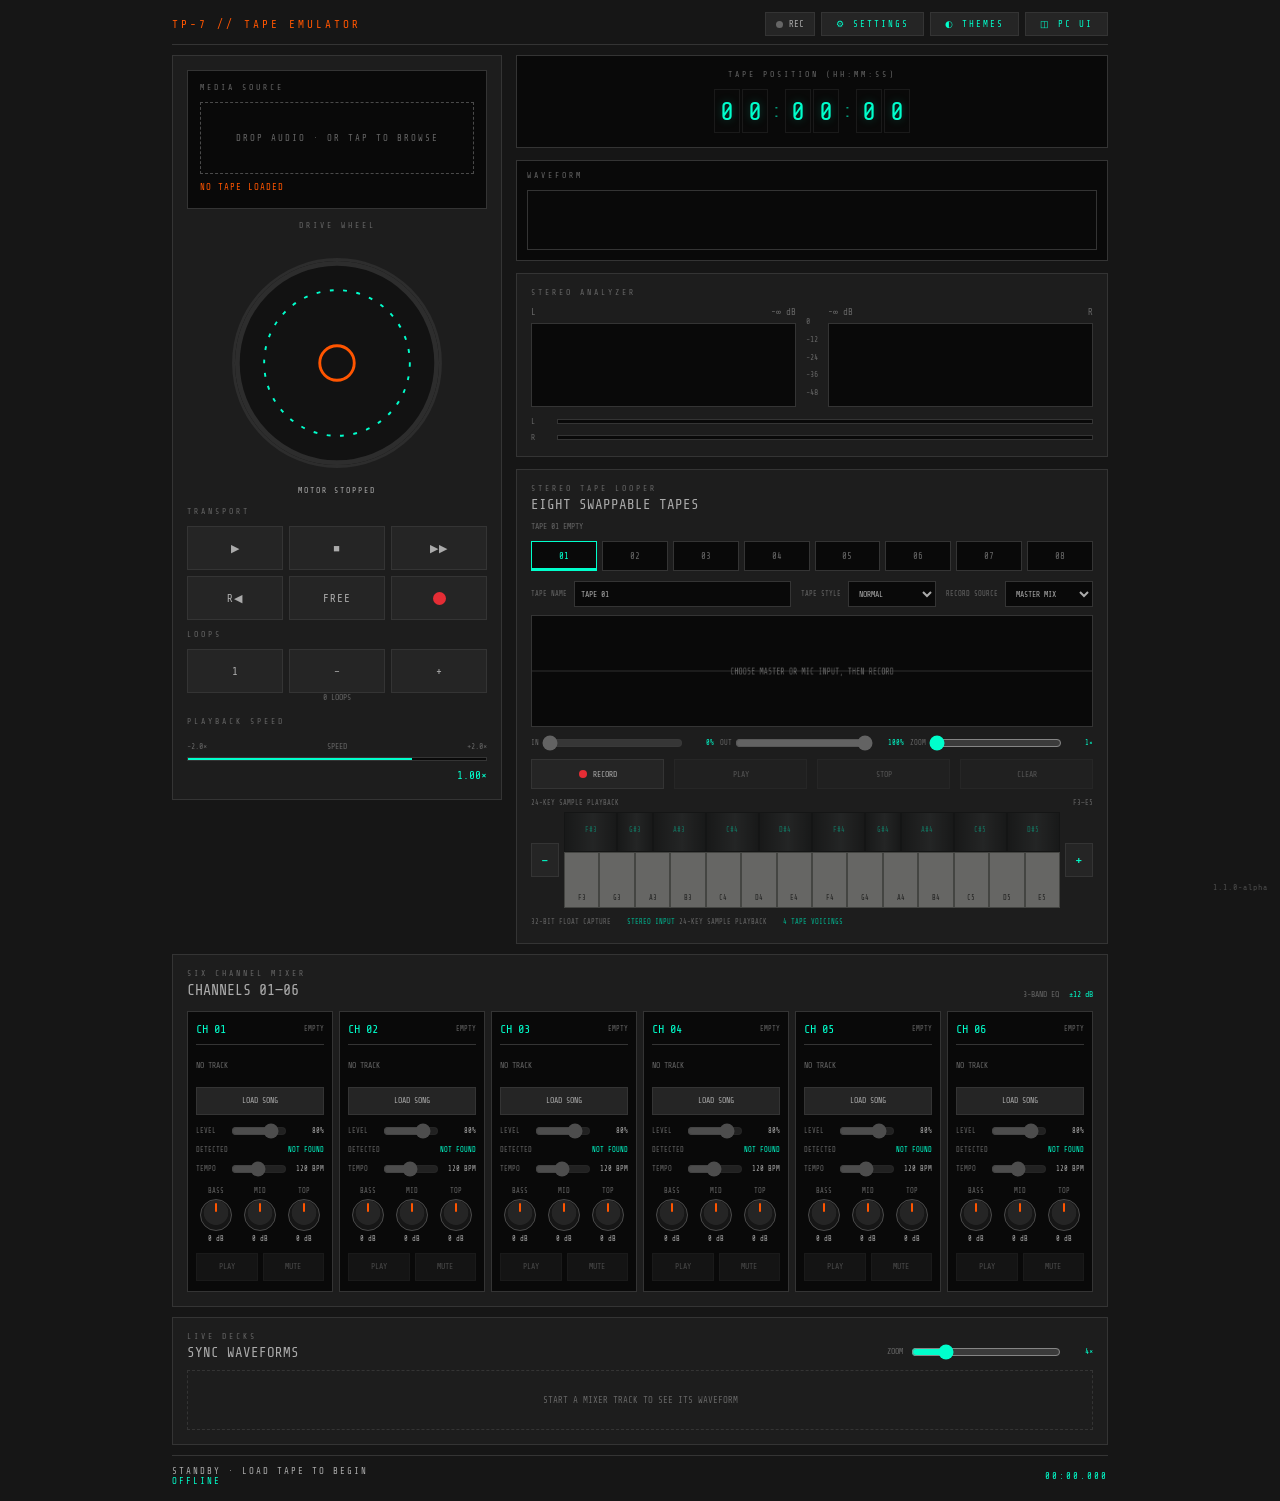
==== commit 14da005a: "Add files via upload" ====
--- a/index.html
+++ b/index.html
@@ -34,7 +34,7 @@
 
 <div id="app">
 
-    <div id="version-label">1.0.0-alpha</div>
+    <div id="version-label">1.1.0-alpha</div>
 
     <!-- ========================================================= -->
     <!-- TOP BAR -->
@@ -49,6 +49,9 @@
         </div>
 
         <div id="topbar-actions">
+            <button id="record-session" class="record-session-button" type="button" aria-label="Start session recording" aria-pressed="false" title="Start session recording">
+                <span class="record-indicator"></span> REC
+            </button>
             <button id="settings-toggle" aria-expanded="false" aria-controls="settings-panel">
                 ⚙ SETTINGS
             </button>
@@ -70,6 +73,19 @@
             <button id="mode-toggle" class="settings-option active" type="button">TOGGLE</button>
             <button id="mode-hold" class="settings-option" type="button">HOLD</button>
         </div>
+        <div class="settings-title recording-folder-title">MICROPHONE INPUT</div>
+        <label class="microphone-select-control" for="microphone-select">
+            <span>INPUT DEVICE</span>
+            <select id="microphone-select" aria-label="Select microphone">
+                <option value="default">DEFAULT MICROPHONE</option>
+            </select>
+        </label>
+        <div class="settings-title recording-folder-title">RECORDING DIRECTORY</div>
+        <div class="recording-folder-control">
+            <span id="recording-folder-name">BROWSER DOWNLOADS</span>
+            <button id="choose-recording-folder" class="settings-option" type="button">CHANGE</button>
+        </div>
+        <div id="recording-status" aria-live="polite"></div>
     </section>
 
     <section id="themes-panel" hidden>
@@ -212,7 +228,10 @@
 
                     <button
                         id="btn-play"
-                        class="control-button">
+                        class="control-button"
+                        type="button"
+                        aria-label="Play tape"
+                        title="Play tape">
 
                         ▶
 
@@ -220,7 +239,10 @@
 
                     <button
                         id="btn-pause"
-                        class="control-button">
+                        class="control-button"
+                        type="button"
+                        aria-label="Pause tape"
+                        title="Pause tape">
 
                         ■
 
@@ -228,7 +250,10 @@
 
                     <button
                         id="btn-ffwd"
-                        class="control-button">
+                        class="control-button"
+                        type="button"
+                        aria-label="Fast forward"
+                        title="Fast forward">
 
                         ▶▶
 
@@ -236,7 +261,10 @@
 
                     <button
                         id="btn-rewind"
-                        class="control-button">
+                        class="control-button"
+                        type="button"
+                        aria-label="Rewind"
+                        title="Rewind">
 
                         R◀
 
@@ -244,13 +272,38 @@
 
                     <button
                         id="btn-free"
-                        class="control-button">
+                        class="control-button"
+                        type="button"
+                        aria-label="Toggle free spin"
+                        title="Toggle free spin">
 
                         FREE
 
                     </button>
 
-                </div>
+                    <button
+                        id="btn-mic-record"
+                        class="control-button mic-record-button"
+                        type="button"
+                        aria-label="Start microphone recording"
+                        aria-pressed="false"
+                        title="Record from selected microphone">
+                        <span class="mic-record-dot"></span>
+                    </button>
+
+                </div>
+
+                <div class="section-label loop-label">LOOPS</div>
+
+                <div id="loop-controls">
+
+                    <button id="btn-loop-record" class="control-button" aria-label="Hold to record a loop" title="Hold to record a loop">1</button>
+                    <button id="btn-loop-previous" class="control-button" type="button" aria-label="Play previous loop" title="Play previous loop">−</button>
+                    <button id="btn-loop-next" class="control-button" type="button" aria-label="Play next loop" title="Play next loop">+</button>
+
+                </div>
+
+                <div id="loop-status" aria-live="polite">0 LOOPS</div>
 
             </section>
 
@@ -422,9 +475,102 @@
 
             </section>
 
+            <section id="looper-panel" class="panel" aria-labelledby="looper-title">
+                <div class="looper-heading">
+                    <div>
+                        <div class="section-label">STEREO TAPE LOOPER</div>
+                        <h2 id="looper-title">EIGHT SWAPPABLE TAPES</h2>
+                    </div>
+                    <div id="looper-status" aria-live="polite">SELECT A TAPE</div>
+                </div>
+                <div id="looper-slots" role="group" aria-label="Looper tape slots">
+                    <button type="button" class="looper-slot selected" data-slot="0" aria-label="Select tape 1">01</button>
+                    <button type="button" class="looper-slot" data-slot="1" aria-label="Select tape 2">02</button>
+                    <button type="button" class="looper-slot" data-slot="2" aria-label="Select tape 3">03</button>
+                    <button type="button" class="looper-slot" data-slot="3" aria-label="Select tape 4">04</button>
+                    <button type="button" class="looper-slot" data-slot="4" aria-label="Select tape 5">05</button>
+                    <button type="button" class="looper-slot" data-slot="5" aria-label="Select tape 6">06</button>
+                    <button type="button" class="looper-slot" data-slot="6" aria-label="Select tape 7">07</button>
+                    <button type="button" class="looper-slot" data-slot="7" aria-label="Select tape 8">08</button>
+                </div>
+                <div class="looper-tape-meta">
+                    <label class="looper-name-control">
+                        <span>TAPE NAME</span>
+                        <input id="looper-tape-name" type="text" maxlength="32" value="TAPE 01" aria-label="Tape name">
+                    </label>
+                    <label class="looper-style-control">
+                        <span>TAPE STYLE</span>
+                        <select id="looper-style" aria-label="Tape style">
+                            <option value="normal">NORMAL</option>
+                            <option value="warm">WARM</option>
+                            <option value="chrome">CHROME</option>
+                            <option value="worn">WORN</option>
+                        </select>
+                    </label>
+                    <label class="looper-source-control">
+                        <span>RECORD SOURCE</span>
+                        <select id="looper-source" aria-label="Looper recording source">
+                            <option value="master">MASTER MIX</option>
+                            <option value="microphone">MIC INPUT</option>
+                        </select>
+                    </label>
+                </div>
+                <canvas id="looper-waveform" width="800" height="128" aria-label="Selected stereo tape waveform"></canvas>
+                <div class="looper-edit-controls">
+                    <label><span>IN</span><input id="looper-trim-in" type="range" min="0" max="99" value="0" aria-label="Loop start point"><output id="looper-trim-in-value">0%</output></label>
+                    <label><span>OUT</span><input id="looper-trim-out" type="range" min="1" max="100" value="100" aria-label="Loop end point"><output id="looper-trim-out-value">100%</output></label>
+                    <label class="looper-zoom-control"><span>ZOOM</span><input id="looper-zoom" type="range" min="1" max="12" value="1" aria-label="Tape edit zoom"><output id="looper-zoom-value">1×</output></label>
+                </div>
+                <div class="looper-transport">
+                    <button id="looper-record" type="button" aria-label="Start recording to selected tape" title="Record stereo master to selected tape"><span aria-hidden="true"></span> RECORD</button>
+                    <button id="looper-play" type="button" aria-label="Play selected tape" disabled>PLAY</button>
+                    <button id="looper-stop" type="button" aria-label="Stop recording or playback" disabled>STOP</button>
+                    <button id="looper-clear" type="button" aria-label="Clear selected tape" disabled>CLEAR</button>
+                </div>
+                <div class="looper-keyboard-heading">
+                    <span>24-KEY SAMPLE PLAYBACK</span>
+                    <span id="looper-keyboard-note">F3—E5</span>
+                </div>
+                <div class="looper-keyboard-wrap">
+                    <button id="looper-octave-down" class="looper-octave-button" type="button" aria-label="Octave down" title="Octave down">−</button>
+                    <div id="looper-keyboard" role="group" aria-label="24 key sample keyboard"></div>
+                    <button id="looper-octave-up" class="looper-octave-button" type="button" aria-label="Octave up" title="Octave up">+</button>
+                </div>
+                <div class="looper-feature-line">32-BIT FLOAT CAPTURE <span>STEREO INPUT</span> 24-KEY SAMPLE PLAYBACK <span>4 TAPE VOICINGS</span></div>
+            </section>
+
         </section>
 
     </main>
+
+    <section id="mixer-panel" class="panel" aria-labelledby="mixer-title">
+        <div class="mixer-heading">
+            <div>
+                <div class="section-label">SIX CHANNEL MIXER</div>
+                <h1 id="mixer-title">CHANNELS 01—06</h1>
+            </div>
+            <div class="mixer-master-label">3-BAND EQ <span>±12 dB</span></div>
+        </div>
+        <div class="mixer-scroll">
+            <div id="mixer-channels" aria-label="Mixer channels"></div>
+        </div>
+    </section>
+
+    <section id="dj-wave-panel" class="panel" aria-labelledby="dj-wave-title">
+        <div class="dj-wave-heading">
+            <div>
+                <div class="section-label">LIVE DECKS</div>
+                <h2 id="dj-wave-title">SYNC WAVEFORMS</h2>
+            </div>
+            <label class="dj-zoom-control">
+                <span>ZOOM</span>
+                <input id="dj-wave-zoom" type="range" min="1" max="16" value="4" aria-label="Waveform zoom">
+                <output id="dj-wave-zoom-value">4×</output>
+            </label>
+        </div>
+        <div id="dj-wave-empty">START A MIXER TRACK TO SEE ITS WAVEFORM</div>
+        <div id="dj-wave-tracks" aria-label="Playing track waveforms"></div>
+    </section>
 
 
     <!-- ========================================================= -->
@@ -471,6 +617,7 @@
 </div>
 
 
+<script src="lame.min.js"></script>
 <script type="module" src="main.js"></script>
 
 </body>
--- a/style.css
+++ b/style.css
@@ -141,6 +141,41 @@
     gap: 6px;
 }
 
+.record-session-button {
+    display: inline-flex;
+    align-items: center;
+    gap: 6px;
+    padding: 6px 10px;
+    border: 1px solid var(--border);
+    background: var(--bg3);
+    color: var(--text);
+    cursor: pointer;
+    font-family: var(--mono);
+    font-size: 9px;
+}
+
+.record-indicator {
+    width: 7px;
+    height: 7px;
+    border-radius: 50%;
+    background: var(--text-dim);
+}
+
+.record-session-button[aria-pressed="true"] {
+    border-color: var(--accent);
+    color: var(--accent);
+}
+
+.record-session-button[aria-pressed="true"] .record-indicator {
+    background: var(--accent);
+    box-shadow: 0 0 8px var(--accent-glow);
+    animation: record-pulse 1s ease-in-out infinite;
+}
+
+@keyframes record-pulse {
+    50% { opacity: 0.35; }
+}
+
 #brand {
     font-family: var(--mono);
     font-size: 11px;
@@ -252,6 +287,53 @@
     color: var(--cyan);
 }
 
+.recording-folder-title {
+    margin-top: 12px;
+}
+
+.recording-folder-control {
+    display: grid;
+    grid-template-columns: minmax(0, 1fr) auto;
+    align-items: center;
+    gap: 8px;
+}
+
+.microphone-select-control {
+    display: flex;
+    flex-direction: column;
+    gap: 5px;
+    color: var(--text-dim);
+    font-family: var(--mono);
+    font-size: 8px;
+}
+
+#microphone-select {
+    width: 100%;
+    padding: 6px;
+    border: 1px solid var(--border);
+    background: var(--bg3);
+    color: var(--text);
+    font-family: var(--mono);
+    font-size: 8px;
+}
+
+#recording-folder-name {
+    overflow: hidden;
+    color: var(--cyan);
+    font-family: var(--mono);
+    font-size: 8px;
+    text-overflow: ellipsis;
+    white-space: nowrap;
+}
+
+#recording-status {
+    min-height: 12px;
+    margin-top: 6px;
+    color: var(--text-dim);
+    font-family: var(--mono);
+    font-size: 7px;
+}
+
 #main-container {
     display: flex;
     gap: 14px;
@@ -277,9 +359,741 @@
 
 #right-panel {
     flex: 1;
+    min-width: 0;
     display: flex;
     flex-direction: column;
     gap: 12px;
+}
+
+#looper-panel {
+    width: 100%;
+    min-width: 0;
+    background: var(--panel);
+}
+
+.looper-heading,
+.looper-tape-meta,
+.looper-transport {
+    display: flex;
+    align-items: center;
+    justify-content: space-between;
+    gap: 10px;
+}
+
+.looper-heading {
+    align-items: flex-start;
+    flex-direction: column;
+    margin-bottom: 10px;
+}
+
+.looper-heading .section-label {
+    margin-bottom: 4px;
+}
+
+#looper-title {
+    color: var(--text);
+    font-family: var(--mono);
+    font-size: 14px;
+    font-weight: 400;
+}
+
+#looper-status {
+    max-width: 100%;
+    color: var(--text-dim);
+    font-family: var(--mono);
+    font-size: 8px;
+    overflow-wrap: anywhere;
+    text-align: left;
+}
+
+#looper-slots {
+    display: grid;
+    grid-template-columns: repeat(8, minmax(28px, 1fr));
+    gap: 5px;
+    margin-bottom: 10px;
+}
+
+.looper-slot {
+    min-width: 0;
+    height: 30px;
+    border: 1px solid var(--border);
+    background: var(--black);
+    color: var(--text-dim);
+    cursor: pointer;
+    font-family: var(--mono);
+    font-size: 9px;
+}
+
+.looper-slot.has-tape {
+    color: var(--text);
+    border-color: var(--border-light);
+}
+
+.looper-slot.selected {
+    border-color: var(--cyan);
+    color: var(--cyan);
+    box-shadow: inset 0 -2px var(--cyan);
+}
+
+.looper-slot.recording {
+    border-color: var(--accent);
+    color: var(--accent);
+}
+
+.looper-tape-meta {
+    justify-content: flex-start;
+    margin-bottom: 8px;
+}
+
+.looper-name-control,
+.looper-style-control,
+.looper-source-control {
+    display: flex;
+    align-items: center;
+    gap: 7px;
+    color: var(--text-dim);
+    font-family: var(--mono);
+    font-size: 7px;
+}
+
+.looper-name-control {
+    flex: 1;
+}
+
+.looper-name-control input,
+.looper-style-control select,
+.looper-source-control select {
+    min-width: 0;
+    height: 26px;
+    padding: 4px 6px;
+    border: 1px solid var(--border);
+    border-radius: 0;
+    background: var(--black);
+    color: var(--text);
+    font-family: var(--mono);
+    font-size: 8px;
+}
+
+.looper-name-control input {
+    flex: 1;
+}
+
+.looper-style-control select,
+.looper-source-control select {
+    min-width: 88px;
+}
+
+#looper-waveform {
+    display: block;
+    width: 100%;
+    height: 112px;
+    border: 1px solid var(--border);
+    background: var(--black);
+}
+
+.looper-edit-controls {
+    display: grid;
+    grid-template-columns: repeat(3, minmax(0, 1fr));
+    gap: 6px;
+    margin: 8px 0;
+}
+
+.looper-edit-controls label {
+    display: grid;
+    grid-template-columns: auto minmax(0, 1fr) 28px;
+    align-items: center;
+    gap: 3px;
+    color: var(--text-dim);
+    font-family: var(--mono);
+    font-size: 7px;
+}
+
+.looper-edit-controls input {
+    width: 100%;
+    min-width: 0;
+    accent-color: var(--cyan);
+}
+
+.looper-edit-controls output {
+    color: var(--cyan);
+    text-align: right;
+}
+
+.looper-transport {
+    justify-content: flex-start;
+}
+
+.looper-transport button {
+    display: inline-flex;
+    align-items: center;
+    justify-content: center;
+    gap: 6px;
+    min-width: 0;
+    flex: 1;
+    height: 30px;
+    padding: 0 9px;
+    border: 1px solid var(--border);
+    background: var(--bg3);
+    color: var(--text);
+    cursor: pointer;
+    font-family: var(--mono);
+    font-size: 8px;
+}
+
+.looper-transport button:hover:not(:disabled) {
+    border-color: var(--cyan);
+    color: var(--cyan);
+}
+
+.looper-transport button:disabled,
+.looper-edit-controls input:disabled {
+    cursor: not-allowed;
+    opacity: 0.4;
+}
+
+#looper-record span {
+    width: 8px;
+    height: 8px;
+    border-radius: 50%;
+    background: #e52d35;
+}
+
+#looper-record[aria-pressed="true"] {
+    border-color: #e52d35;
+    color: #e52d35;
+}
+
+#looper-record[aria-pressed="true"] span {
+    animation: record-pulse 0.9s ease-in-out infinite;
+}
+
+.looper-keyboard-heading {
+    display: flex;
+    align-items: center;
+    justify-content: space-between;
+    gap: 8px;
+    margin: 10px 0 5px;
+    color: var(--text-dim);
+    font-family: var(--mono);
+    font-size: 7px;
+}
+
+#looper-keyboard {
+    display: grid;
+    grid-template-rows: 40px 56px;
+    height: 96px;
+    min-width: 0;
+    user-select: none;
+    touch-action: manipulation;
+}
+
+.looper-white-keys {
+    position: relative;
+    z-index: 0;
+    grid-row: 2;
+    display: grid;
+    width: 100%;
+    height: 100%;
+    grid-template-columns: repeat(14, minmax(0, 1fr));
+}
+
+.looper-black-keys {
+    position: relative;
+    z-index: 4;
+    grid-row: 1;
+    pointer-events: none;
+}
+
+.looper-keyboard-wrap {
+    display: grid;
+    grid-template-columns: 28px minmax(0, 1fr) 28px;
+    align-items: stretch;
+    gap: 5px;
+}
+
+.looper-octave-button {
+    align-self: center;
+    width: 28px;
+    height: 34px;
+    border: 1px solid var(--border);
+    background: var(--bg3);
+    color: var(--cyan);
+    cursor: pointer;
+    font-family: var(--mono);
+    font-size: 14px;
+}
+
+.looper-octave-button:disabled {
+    color: var(--text-dim);
+    cursor: not-allowed;
+    opacity: 0.4;
+}
+
+.looper-key {
+    min-width: 0;
+    border: 1px solid #858680;
+    cursor: pointer;
+    font-family: var(--mono);
+    font-size: 7px;
+    touch-action: manipulation;
+}
+
+.looper-key.white-key {
+    display: flex;
+    align-items: flex-end;
+    justify-content: center;
+    height: 100%;
+    padding: 0 0 5px;
+    background: #deded8;
+    color: #252624;
+}
+
+.looper-key.black-key {
+    position: absolute;
+    top: 0;
+    z-index: 4;
+    height: 100%;
+    padding: 0 1px 4px;
+    border-color: #080909;
+    background: linear-gradient(90deg, #111313, #303333 55%, #121414);
+    color: var(--cyan);
+    pointer-events: auto;
+}
+
+.looper-key:active,
+.looper-key.active {
+    background: var(--cyan);
+    border-color: var(--cyan);
+    color: var(--black);
+    transform: translateY(1px);
+}
+
+.looper-key:disabled {
+    cursor: not-allowed;
+    opacity: 0.38;
+}
+
+#looper-play.playing {
+    border-color: var(--cyan);
+    color: var(--cyan);
+}
+
+.looper-feature-line {
+    margin-top: 8px;
+    color: var(--text-dim);
+    font-family: var(--mono);
+    font-size: 7px;
+    line-height: 1.8;
+}
+
+.looper-feature-line span {
+    margin-left: 12px;
+    color: var(--cyan-dark);
+}
+
+#mixer-panel {
+    width: 100%;
+    padding: 14px;
+    background: var(--panel);
+}
+
+#dj-wave-panel {
+    width: 100%;
+    min-width: 0;
+    background: var(--panel);
+}
+
+.dj-wave-heading {
+    display: flex;
+    align-items: end;
+    justify-content: space-between;
+    gap: 16px;
+    margin-bottom: 10px;
+}
+
+.dj-wave-heading .section-label {
+    margin-bottom: 4px;
+}
+
+#dj-wave-title {
+    color: var(--text);
+    font-family: var(--mono);
+    font-size: 14px;
+    font-weight: 400;
+}
+
+.dj-zoom-control {
+    display: grid;
+    grid-template-columns: auto minmax(90px, 150px) 24px;
+    align-items: center;
+    gap: 8px;
+    color: var(--text-dim);
+    font-family: var(--mono);
+    font-size: 8px;
+}
+
+.dj-zoom-control input {
+    width: 100%;
+    accent-color: var(--cyan);
+}
+
+.dj-zoom-control output {
+    color: var(--cyan);
+    text-align: right;
+}
+
+#dj-wave-empty {
+    padding: 24px 10px;
+    border: 1px dashed var(--border);
+    color: var(--text-dim);
+    font-family: var(--mono);
+    font-size: 9px;
+    text-align: center;
+}
+
+#dj-wave-empty[hidden] {
+    display: none;
+}
+
+#dj-wave-tracks {
+    display: flex;
+    flex-direction: column;
+    gap: 7px;
+}
+
+.dj-wave-track {
+    min-width: 0;
+    border: 1px solid var(--border);
+    background: var(--black);
+}
+
+.dj-wave-track-label {
+    display: flex;
+    justify-content: space-between;
+    gap: 12px;
+    padding: 5px 8px;
+    overflow: hidden;
+    color: var(--text-dim);
+    font-family: var(--mono);
+    font-size: 8px;
+}
+
+.dj-wave-track-label span:first-child {
+    overflow: hidden;
+    text-overflow: ellipsis;
+    white-space: nowrap;
+}
+
+.dj-wave-track-label span:last-child {
+    flex: 0 0 auto;
+    color: var(--cyan);
+}
+
+.dj-wave-canvas {
+    display: block;
+    width: 100%;
+    height: 74px;
+    cursor: grab;
+    touch-action: none;
+}
+
+.dj-wave-canvas.scrubbing {
+    cursor: grabbing;
+}
+
+.mixer-heading {
+    display: flex;
+    align-items: end;
+    justify-content: space-between;
+    gap: 16px;
+    margin-bottom: 12px;
+}
+
+.mixer-heading .section-label {
+    margin-bottom: 4px;
+}
+
+#mixer-title {
+    color: var(--text);
+    font-family: var(--mono);
+    font-size: 15px;
+    font-weight: 400;
+}
+
+.mixer-master-label {
+    color: var(--text-dim);
+    font-family: var(--mono);
+    font-size: 8px;
+    white-space: nowrap;
+}
+
+.mixer-master-label span {
+    color: var(--cyan);
+    margin-left: 6px;
+}
+
+.mixer-scroll {
+    overflow-x: auto;
+    scrollbar-color: var(--border-light) var(--black);
+}
+
+#mixer-channels {
+    display: grid;
+    grid-template-columns: repeat(6, minmax(130px, 1fr));
+    gap: 6px;
+    min-width: 816px;
+}
+
+.mixer-channel {
+    min-width: 0;
+    padding: 10px 8px;
+    border: 1px solid var(--border);
+    background: var(--black);
+}
+
+.mixer-channel-header {
+    display: flex;
+    align-items: center;
+    justify-content: space-between;
+    gap: 4px;
+    padding-bottom: 8px;
+    border-bottom: 1px solid var(--border);
+}
+
+.mixer-channel-number {
+    color: var(--cyan);
+    font-family: var(--mono);
+    font-size: 12px;
+}
+
+.mixer-track-state {
+    color: var(--text-dim);
+    font-family: var(--mono);
+    font-size: 7px;
+}
+
+.mixer-track-name {
+    display: block;
+    width: 100%;
+    height: 28px;
+    margin: 7px 0;
+    overflow: hidden;
+    color: var(--text-dim);
+    font-family: var(--mono);
+    font-size: 8px;
+    line-height: 28px;
+    text-overflow: ellipsis;
+    white-space: nowrap;
+}
+
+.mixer-file-input {
+    display: none;
+}
+
+.mixer-load-button,
+.mixer-transport-button,
+.mixer-mute-button {
+    height: 28px;
+    border: 1px solid var(--border);
+    background: var(--bg3);
+    color: var(--text);
+    cursor: pointer;
+    font-family: var(--mono);
+    font-size: 8px;
+    transition: border-color var(--transition), color var(--transition), background var(--transition);
+}
+
+.mixer-load-button:hover,
+.mixer-transport-button:hover,
+.mixer-mute-button:hover {
+    border-color: var(--cyan);
+    color: var(--cyan);
+}
+
+.mixer-load-button {
+    width: 100%;
+}
+
+.mixer-track-controls {
+    display: flex;
+    flex-direction: column;
+    gap: 7px;
+    margin-top: 8px;
+}
+
+.mixer-range-control {
+    display: grid;
+    grid-template-columns: 32px minmax(0, 1fr) 34px;
+    align-items: center;
+    gap: 3px;
+    color: var(--text-dim);
+    font-family: var(--mono);
+    font-size: 7px;
+}
+
+.mixer-range-control input {
+    width: 100%;
+    min-width: 0;
+    accent-color: var(--cyan);
+}
+
+.mixer-range-control input:disabled {
+    opacity: 0.35;
+}
+
+.mixer-range-control output {
+    color: var(--text);
+    font-size: 7px;
+    text-align: right;
+    white-space: nowrap;
+}
+
+.mixer-tempo-info {
+    display: flex;
+    align-items: center;
+    justify-content: space-between;
+    gap: 4px;
+    color: var(--text-dim);
+    font-family: var(--mono);
+    font-size: 7px;
+}
+
+.mixer-detected-bpm {
+    color: var(--cyan);
+    text-align: right;
+}
+
+.mixer-eq {
+    display: grid;
+    grid-template-columns: repeat(3, minmax(0, 1fr));
+    gap: 4px;
+    margin: 10px 0;
+}
+
+.mixer-eq-band {
+    display: flex;
+    min-width: 0;
+    flex-direction: column;
+    align-items: center;
+    gap: 4px;
+}
+
+.mixer-eq-band label {
+    color: var(--text-dim);
+    font-family: var(--mono);
+    font-size: 7px;
+}
+
+.eq-dial {
+    position: relative;
+    width: 32px;
+    height: 32px;
+    border: 1px solid var(--border-light);
+    border-radius: 50%;
+    background: radial-gradient(circle at 50% 42%, var(--bg3) 0 52%, var(--bg) 55% 100%);
+    cursor: ns-resize;
+    touch-action: none;
+}
+
+.eq-dial:focus-visible {
+    outline: 2px solid var(--cyan);
+    outline-offset: 2px;
+}
+
+.eq-dial::before {
+    position: absolute;
+    top: 3px;
+    left: 50%;
+    width: 2px;
+    height: 9px;
+    border-radius: 2px;
+    background: var(--accent);
+    content: '';
+    transform: translateX(-50%) rotate(var(--dial-rotation, 0deg));
+    transform-origin: 50% 13px;
+}
+
+.eq-dial-value {
+    color: var(--text);
+    font-family: var(--mono);
+    font-size: 7px;
+    white-space: nowrap;
+}
+
+.mixer-actions {
+    display: grid;
+    grid-template-columns: 1fr 1fr;
+    gap: 5px;
+}
+
+.mixer-transport-button:disabled,
+.mixer-mute-button:disabled {
+    cursor: not-allowed;
+    opacity: 0.4;
+}
+
+.mixer-transport-button.playing {
+    border-color: var(--cyan);
+    color: var(--cyan);
+}
+
+.mixer-mute-button.muted {
+    border-color: var(--accent);
+    color: var(--accent);
+}
+
+@media (max-width: 600px) {
+    .looper-edit-controls {
+        grid-template-columns: 1fr;
+        gap: 5px;
+    }
+
+    .looper-tape-meta {
+        align-items: stretch;
+        flex-direction: column;
+    }
+
+    .looper-style-control {
+        justify-content: space-between;
+    }
+
+    .looper-style-control select,
+    .looper-source-control select {
+        flex: 1;
+    }
+
+    .looper-transport {
+        display: grid;
+        grid-template-columns: repeat(4, 1fr);
+        gap: 5px;
+    }
+
+    .looper-transport button {
+        min-width: 0;
+        padding: 0 4px;
+    }
+
+    #looper-keyboard {
+        height: 88px;
+        grid-template-rows: 36px 52px;
+    }
+
+    .looper-keyboard-wrap {
+        grid-template-columns: 24px minmax(0, 1fr) 24px;
+        gap: 3px;
+    }
+
+    .looper-octave-button {
+        width: 24px;
+    }
+
+    #mixer-panel {
+        padding: 12px 8px;
+    }
+
+    .mixer-channel {
+        padding: 9px 6px;
+    }
 }
 
 .panel {
@@ -367,6 +1181,13 @@
     touch-action: none;
 }
 
+@media (max-width: 600px) {
+    #wheel-outer {
+        width: min(230px, calc(100vw - 56px));
+        height: min(230px, calc(100vw - 56px));
+    }
+}
+
 #wheel-outer:active {
     cursor: grabbing;
 }
@@ -395,6 +1216,30 @@
     display: grid;
     grid-template-columns: repeat(3, 1fr);
     gap: 6px;
+}
+
+.loop-label {
+    margin-top: 10px;
+}
+
+#loop-controls {
+    display: grid;
+    grid-template-columns: repeat(3, 1fr);
+    gap: 6px;
+}
+
+#loop-status {
+    min-height: 12px;
+    color: var(--text-dim);
+    font-family: var(--mono);
+    font-size: 8px;
+    text-align: center;
+}
+
+#btn-loop-record.recording {
+    border-color: var(--accent);
+    color: var(--accent);
+    box-shadow: 0 0 10px var(--accent-glow);
 }
 
 .control-button {
@@ -430,6 +1275,36 @@
     border-color: var(--cyan);
     color: var(--cyan);
     box-shadow: 0 0 10px var(--cyan-glow);
+}
+
+.mic-record-button {
+    display: grid;
+    place-items: center;
+}
+
+.mic-record-dot {
+    width: 13px;
+    height: 13px;
+    border-radius: 50%;
+    background: #e52d35;
+}
+
+.mic-record-button[aria-pressed="true"] {
+    border-color: #e52d35;
+    background: var(--bg3);
+    color: var(--text);
+    box-shadow: none;
+}
+
+.mic-record-button[aria-pressed="true"] .mic-record-dot {
+    animation: record-pulse 0.9s ease-in-out infinite;
+}
+
+.mic-record-button.on,
+.mic-record-button.lit,
+.mic-record-button:hover {
+    background: var(--bg3);
+    box-shadow: none;
 }
 
 #speed-panel {
